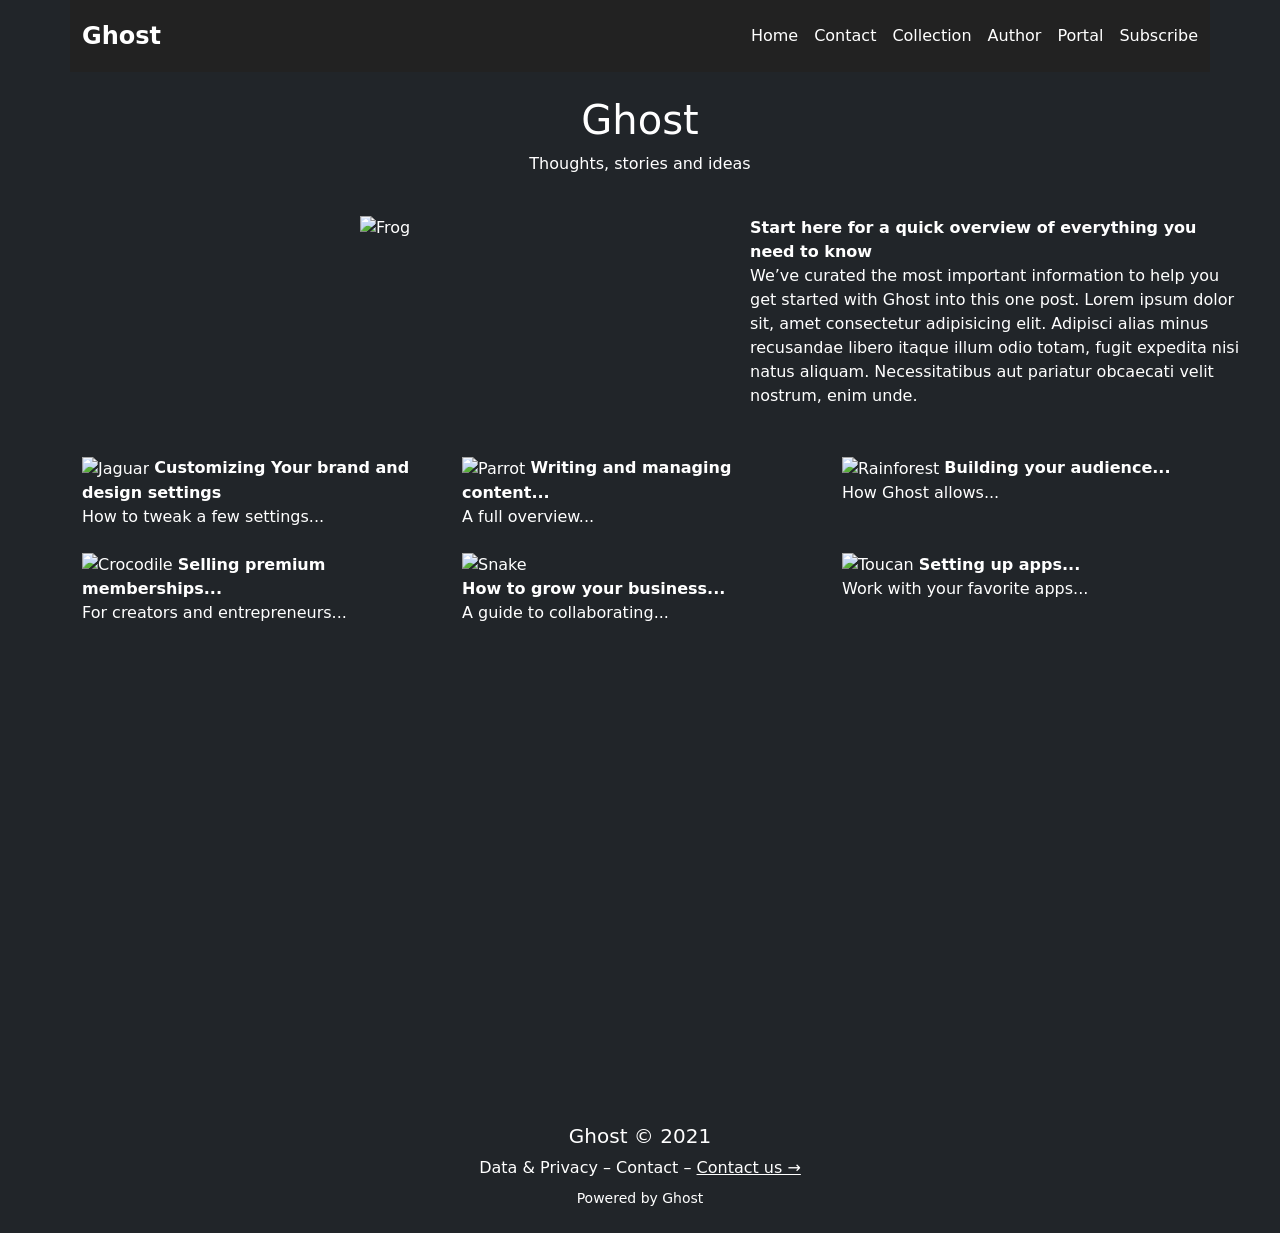
==== html/index.html @ 9772863a "InitialC" ====
<!DOCTYPE html>
<html lang="fr" class="h-100">

<head>
    <meta charset="UTF-8" />
    <meta name="viewport" content="width=device-width, initial-scale=1" />
    <title>Ghost - Thoughts, stories and ideas</title>

    <link href="https://cdn.jsdelivr.net/npm/bootstrap@5.3.7/dist/css/bootstrap.min.css" rel="stylesheet"
        integrity="sha384-LN+7fdVzj6u52u30Kp6M/trliBMCMKTyK833zpbD+pXdCLuTusPj697FH4R/5mcr" crossorigin="anonymous">

    <link rel="stylesheet" href="style.css" />

    <style>
        
        /* Masquer la checkbox */
        #menu-toggle {
            display: none;
        }

        /* Style du burger */
        .burger {
            display: none;
            font-size: 1.8rem;
            cursor: pointer;
            color: white;
            background: none;
            border: none;
        }

        /* Style du menu (mobile) */
        @media (max-width: 575.98px) {
            .navbar-nav {
                display: none;
                flex-direction: column;
                background-color: #333;
                padding: 1rem;
                border-radius: 0.5rem;
                gap: 0.5rem;
            }

            /* Affiche le menu si checkbox cochée */
            #menu-toggle:checked+.burger+.navbar-nav {
                display: flex;
            }

            .burger {
                display: block;
            }
        }

        .nav-link {
            color: white !important;
        }

        nav {
            background-color: #222;
            padding: 1rem;
        }
    </style>
</head>

<body class="container-fluid h-100 bg-dark text-white">

    <header class="header-banner container-fluid">
        <div class="overlay">
            <nav class="container d-flex align-items-center justify-content-between" aria-label="Main navigation">
                <span class="navbar-brand text-white fs-4 fw-bold">Ghost</span>

                <!-- Menu toggle -->
                <input type="checkbox" id="menu-toggle" aria-label="Toggle navigation menu" />

                <!-- Burger icon -->
                <label for="menu-toggle" class="burger" aria-hidden="true">&#9776;</label>

                <!-- Menu navigation -->
                <ul class="navbar-nav flex-row gap-3 m-0 p-0 list-unstyled">
                    <li class="nav-item"><a class="nav-link" href="#">Home</a></li>
                    <li class="nav-item"><a class="nav-link" href="#">Contact</a></li>
                    <li class="nav-item"><a class="nav-link" href="#">Collection</a></li>
                    <li class="nav-item"><a class="nav-link" href="#">Author</a></li>
                    <li class="nav-item"><a class="nav-link" href="#">Portal</a></li>
                    <li class="nav-item"><a class="nav-link" href="#">Subscribe</a></li>
                </ul>
            </nav>

            <div class="row mt-4">
                <div class="col text-center">
                    <h1>Ghost</h1>
                    <p>Thoughts, stories and ideas</p>
                </div>
            </div>
        </div>
    </header>

    <main class="container-fluid h-100 g-5">
        <div class="row g-3 mt-2">
            <div class="col-12 col-md-7 d-flex justify-content-center">
                <img src="frog-9335937_640.jpg" class="img-fluid frog" alt="Frog" />
            </div>
            <div class="col-12 col-md-5">
                <strong>Start here for a quick overview of everything you need to know</strong><br />
                We’ve curated the most important information to help you get started with Ghost into this one post.
                Lorem ipsum dolor sit, amet consectetur adipisicing elit. Adipisci alias minus recusandae libero itaque
                illum odio totam, fugit expedita nisi natus aliquam. Necessitatibus aut pariatur obcaecati velit
                nostrum,
                enim unde.
            </div>
        </div>
<!-- section 1 avec image Jaguar -->
        <div class="container mt-5">
            <div class="row g-4">

                <div class="col-12 col-md-4">
                    <img src="jaguar-3370498_640.jpg" class="img-fluid jaguar" alt="Jaguar"/>
                    <strong>Customizing Your brand and design settings</strong><br/>
                    How to tweak a few settings...
                </div>

<!-- section 2 avec 3 image -->
                <div class="col-12 col-md-4">
                    <img src="parrot-4132823_640.jpg" class="img-fluid parrot" alt="Parrot" />
                    <strong>Writing and managing content...</strong><br />
                    A full overview...
                </div>

                <div class="col-12 col-md-4">
                    <img src="rainforest-3119822_640 (1).jpg" class="img-fluid rainforest" alt="Rainforest" />
                    <strong>Building your audience...</strong><br />
                    How Ghost allows...
                </div>

                <div class="col-12 col-md-4">
                    <img src="siamese-crocodile-8509003_640.jpg" class="img-fluid crocodile" alt="Crocodile" />
                    <strong>Selling premium memberships...</strong><br />
                    For creators and entrepreneurs...
                </div>

                <div class="col-12 col-md-4">
                    <img src="snake-7386684_640.jpg" class="img-fluid snake" alt="Snake"/>
                    <strong><br>How to grow your business...</strong><br/>
                    A guide to collaborating...
                </div>

                <div class="col-12 col-md-4">
                    <img src="toucan-9504656_640.webp" class="img-fluid toucan" alt="Toucan" />
                    <strong>Setting up apps...</strong><br />
                    Work with your favorite apps...
                </div>

            </div>
        </div>
    </main>

    <footer class="footer-banner text-white py-4 bg-dark">
        <div class="overlay container d-flex flex-column justify-content-center align-items-center text-center">
            <h5 class="mb-2">Ghost © 2021</h5>
            <p class="mb-2">
                Data & Privacy – Contact –
                <a href="#" class="text-white text-decoration-underline">Contact us →</a>
            </p>
            <small>Powered by Ghost</small>
        </div>
    </footer>
</body>

</html>
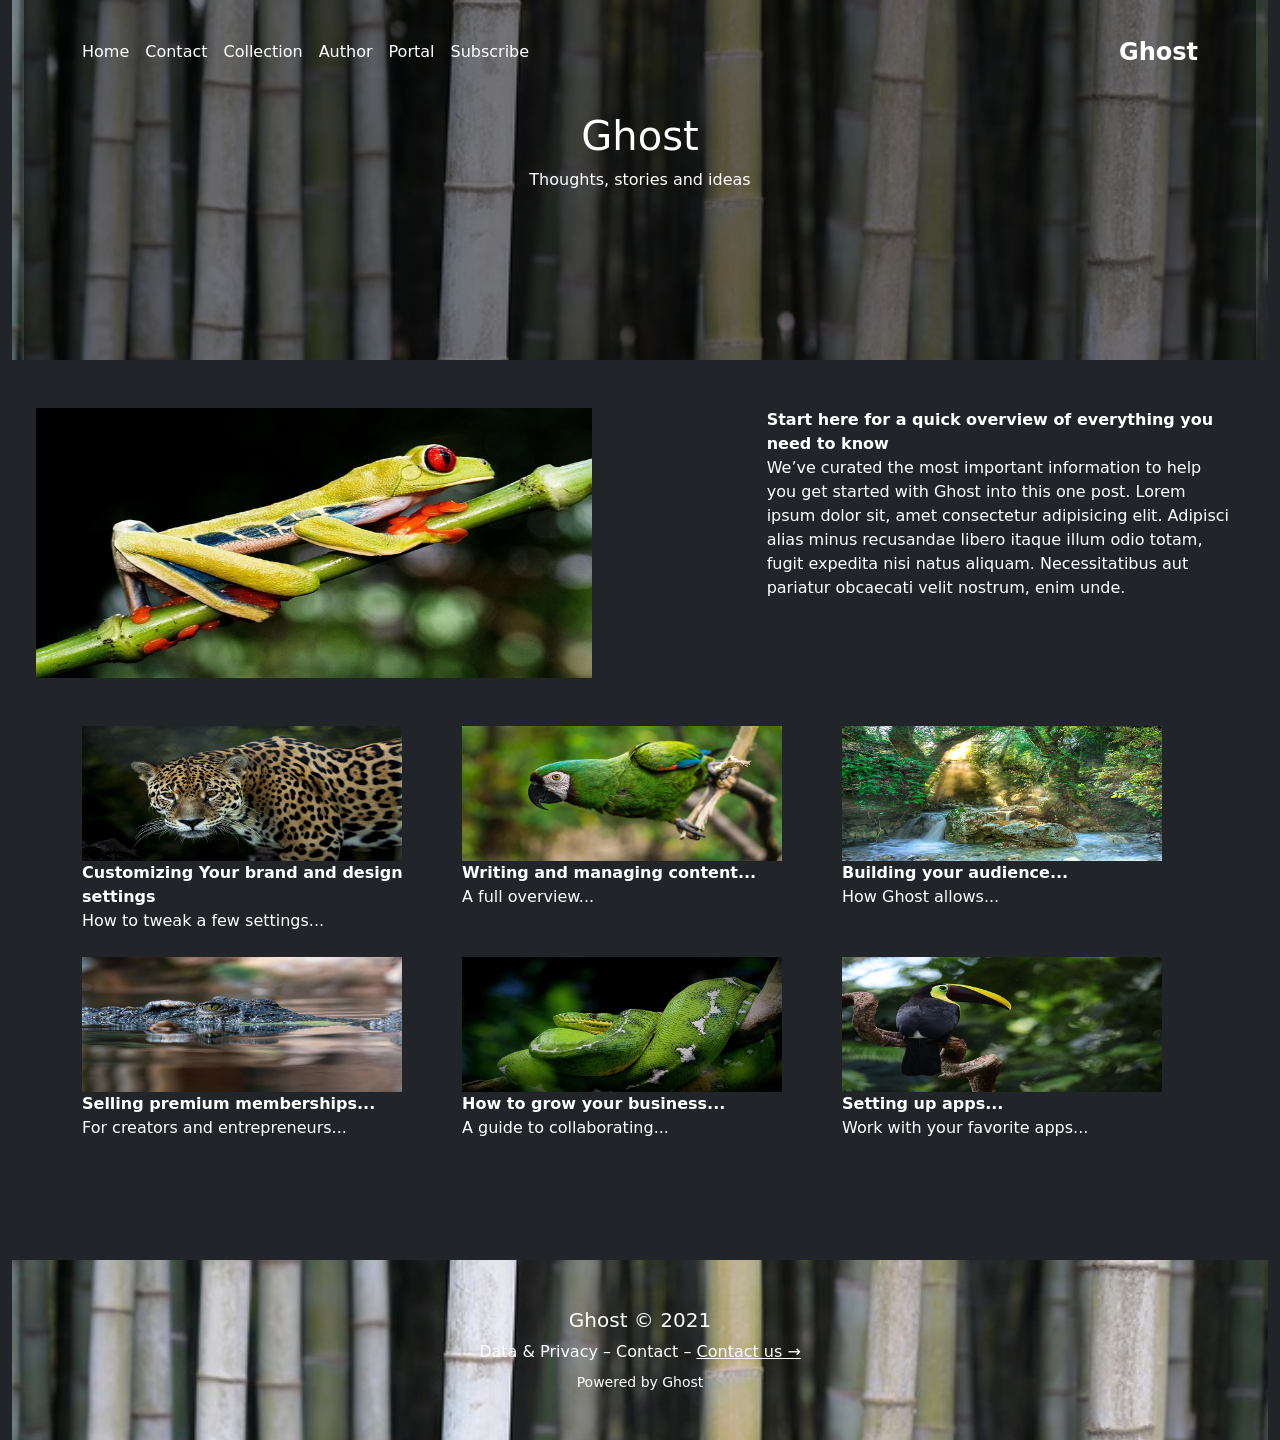
==== commit 05b2f2cd: "work on details" ====
--- a/html/index.html
+++ b/html/index.html
@@ -1,5 +1,5 @@
 <!DOCTYPE html>
-<html lang="fr" class="h-100">
+<html class="h-100">
 
 <head>
     <meta charset="UTF-8" />
@@ -9,55 +9,7 @@
     <link href="https://cdn.jsdelivr.net/npm/bootstrap@5.3.7/dist/css/bootstrap.min.css" rel="stylesheet"
         integrity="sha384-LN+7fdVzj6u52u30Kp6M/trliBMCMKTyK833zpbD+pXdCLuTusPj697FH4R/5mcr" crossorigin="anonymous">
 
-    <link rel="stylesheet" href="style.css" />
-
-    <style>
-        
-        /* Masquer la checkbox */
-        #menu-toggle {
-            display: none;
-        }
-
-        /* Style du burger */
-        .burger {
-            display: none;
-            font-size: 1.8rem;
-            cursor: pointer;
-            color: white;
-            background: none;
-            border: none;
-        }
-
-        /* Style du menu (mobile) */
-        @media (max-width: 575.98px) {
-            .navbar-nav {
-                display: none;
-                flex-direction: column;
-                background-color: #333;
-                padding: 1rem;
-                border-radius: 0.5rem;
-                gap: 0.5rem;
-            }
-
-            /* Affiche le menu si checkbox cochée */
-            #menu-toggle:checked+.burger+.navbar-nav {
-                display: flex;
-            }
-
-            .burger {
-                display: block;
-            }
-        }
-
-        .nav-link {
-            color: white !important;
-        }
-
-        nav {
-            background-color: #222;
-            padding: 1rem;
-        }
-    </style>
+    <link rel="stylesheet" href="../css/style.css" />
 </head>
 
 <body class="container-fluid h-100 bg-dark text-white">
@@ -65,8 +17,6 @@
     <header class="header-banner container-fluid">
         <div class="overlay">
             <nav class="container d-flex align-items-center justify-content-between" aria-label="Main navigation">
-                <span class="navbar-brand text-white fs-4 fw-bold">Ghost</span>
-
                 <!-- Menu toggle -->
                 <input type="checkbox" id="menu-toggle" aria-label="Toggle navigation menu" />
 
@@ -76,12 +26,13 @@
                 <!-- Menu navigation -->
                 <ul class="navbar-nav flex-row gap-3 m-0 p-0 list-unstyled">
                     <li class="nav-item"><a class="nav-link" href="#">Home</a></li>
-                    <li class="nav-item"><a class="nav-link" href="#">Contact</a></li>
+                    <li class="nav-item"><a class="nav-link" href="index2.html">Contact</a></li>
                     <li class="nav-item"><a class="nav-link" href="#">Collection</a></li>
                     <li class="nav-item"><a class="nav-link" href="#">Author</a></li>
                     <li class="nav-item"><a class="nav-link" href="#">Portal</a></li>
                     <li class="nav-item"><a class="nav-link" href="#">Subscribe</a></li>
                 </ul>
+                <span class="navbar-brand text-white fs-4 fw-bold">Ghost</span>
             </nav>
 
             <div class="row mt-4">
@@ -93,13 +44,14 @@
         </div>
     </header>
 
+    <!-- section frog -->
     <main class="container-fluid h-100 g-5">
-        <div class="row g-3 mt-2">
-            <div class="col-12 col-md-7 d-flex justify-content-center">
-                <img src="frog-9335937_640.jpg" class="img-fluid frog" alt="Frog" />
+        <div class="row">
+            <div class="col-12 col-md-7 mt-5 justify-content-center">
+                <img src="../Image/frog-9335937_640.jpg" class="img-fluid frog" alt="Frog" />
             </div>
-            <div class="col-12 col-md-5">
-                <strong>Start here for a quick overview of everything you need to know</strong><br />
+            <div class="col-12 col-md-5 g-5">
+                <strong>Start here for a quick overview of everything you need to know</strong><br/>
                 We’ve curated the most important information to help you get started with Ghost into this one post.
                 Lorem ipsum dolor sit, amet consectetur adipisicing elit. Adipisci alias minus recusandae libero itaque
                 illum odio totam, fugit expedita nisi natus aliquam. Necessitatibus aut pariatur obcaecati velit
@@ -107,43 +59,44 @@
                 enim unde.
             </div>
         </div>
-<!-- section 1 avec image Jaguar -->
+
+        <!-- section 1 avec image Jaguar -->
         <div class="container mt-5">
             <div class="row g-4">
 
                 <div class="col-12 col-md-4">
-                    <img src="jaguar-3370498_640.jpg" class="img-fluid jaguar" alt="Jaguar"/>
-                    <strong>Customizing Your brand and design settings</strong><br/>
+                    <img src="../Image/jaguar-3370498_640.jpg" class="img-fluid jaguar" alt="Jaguar" />
+                    <strong>Customizing Your brand and design settings</strong><br />
                     How to tweak a few settings...
                 </div>
 
-<!-- section 2 avec 3 image -->
+                <!-- section 2 avec 3 image -->
                 <div class="col-12 col-md-4">
-                    <img src="parrot-4132823_640.jpg" class="img-fluid parrot" alt="Parrot" />
+                    <img src="../Image/parrot-4132823_640.jpg" class="img-fluid parrot" alt="Parrot" />
                     <strong>Writing and managing content...</strong><br />
                     A full overview...
                 </div>
 
                 <div class="col-12 col-md-4">
-                    <img src="rainforest-3119822_640 (1).jpg" class="img-fluid rainforest" alt="Rainforest" />
+                    <img src="../Image/rainforest-3119822_640 (1).jpg" class="img-fluid rainforest" alt="Rainforest" />
                     <strong>Building your audience...</strong><br />
                     How Ghost allows...
                 </div>
 
                 <div class="col-12 col-md-4">
-                    <img src="siamese-crocodile-8509003_640.jpg" class="img-fluid crocodile" alt="Crocodile" />
+                    <img src="../Image/siamese-crocodile-8509003_640.jpg" class="img-fluid crocodile" alt="Crocodile" />
                     <strong>Selling premium memberships...</strong><br />
                     For creators and entrepreneurs...
                 </div>
 
                 <div class="col-12 col-md-4">
-                    <img src="snake-7386684_640.jpg" class="img-fluid snake" alt="Snake"/>
-                    <strong><br>How to grow your business...</strong><br/>
+                    <img src="../Image/snake-7386684_640.jpg" class="img-fluid snake" alt="Snake" />
+                    <strong><br>How to grow your business...</strong><br />
                     A guide to collaborating...
                 </div>
 
                 <div class="col-12 col-md-4">
-                    <img src="toucan-9504656_640.webp" class="img-fluid toucan" alt="Toucan" />
+                    <img src="../Image/toucan-9504656_640.webp" class="img-fluid toucan" alt="Toucan" />
                     <strong>Setting up apps...</strong><br />
                     Work with your favorite apps...
                 </div>
@@ -152,7 +105,7 @@
         </div>
     </main>
 
-    <footer class="footer-banner text-white py-4 bg-dark">
+    <footer class=" container-fluid footer-banner text-white py-4 bg-dark">
         <div class="overlay container d-flex flex-column justify-content-center align-items-center text-center">
             <h5 class="mb-2">Ghost © 2021</h5>
             <p class="mb-2">
--- a/css/style.css
+++ b/css/style.css
@@ -0,0 +1,131 @@
+/* Image de fond du header */
+.header-banner {
+    background-image: url("../Image/bamboo-7866718_640.jpg");
+    background-size: cover;
+    background-position: center;
+    height: 40vh;
+    position: relative;
+    color: white;
+}
+
+/* Masquer la checkbox */
+#menu-toggle {
+    display: none;
+}
+
+/* Style du burger */
+.burger {
+    display: none;
+    font-size: 1.8rem;
+    cursor: pointer;
+    color: white;
+    background: none;
+    border: none;
+}
+
+.header-banner .overlay {
+    background-color: rgba(0, 0, 0, 0.5);
+    height: 100%;
+    width: 100%;
+    padding: 1rem;
+}
+
+nav {
+    color: aliceblue;
+}
+
+
+/* section 1 avec une image */
+.frog {
+    overflow: hidden;
+    width: 80%;
+    height: 30vh;
+}
+
+/* section 2 avec 3 images */
+.jaguar {
+    overflow: hidden;
+    width: 90%;
+    height: 15vh;
+}
+
+.parrot {
+    overflow: hidden;
+    width: 90%;
+    height: 15vh;
+}
+
+.rainforest {
+    overflow: hidden;
+    width: 90%;
+    height: 15vh;
+}
+
+.crocodile {
+    overflow: hidden;
+    width: 90%;
+    height: 15vh;
+}
+
+.snake {
+    overflow: hidden;
+    width: 90%;
+    height: 15vh;
+}
+
+.toucan {
+    overflow: hidden;
+    width: 90%;
+    height: 15vh;
+}
+
+/* footer  */
+.footer-banner {
+    background-image: url("../Image/bamboo-7866718_640.jpg");
+    background-size: cover;
+    background-position: center;
+    height: 20vh;
+    position: relative;
+}
+
+.footer-banner .overlay {
+    width: 100%;
+    height: 100%;
+}
+
+form {
+    padding: 14px;
+    border: solid 15px rgb(82, 99, 82);
+}
+
+.cellule {
+    height: 15vh;
+}
+
+@media (max-width: 575.98px) {
+    .navbar-nav {
+        display: none;
+        flex-direction: column;
+        background-color: #333;
+        padding: 1rem;
+        border-radius: 0.5rem;
+        gap: 0.5rem;
+    }
+
+    /* Affiche le menu si checkbox cochée */
+    #menu-toggle:checked+.burger+.navbar-nav {
+        display: flex;
+    }
+
+    .burger {
+        display: block;
+    }
+}
+
+.nav-link {
+    color: white !important;
+}
+
+nav {
+    padding: 1rem;
+}
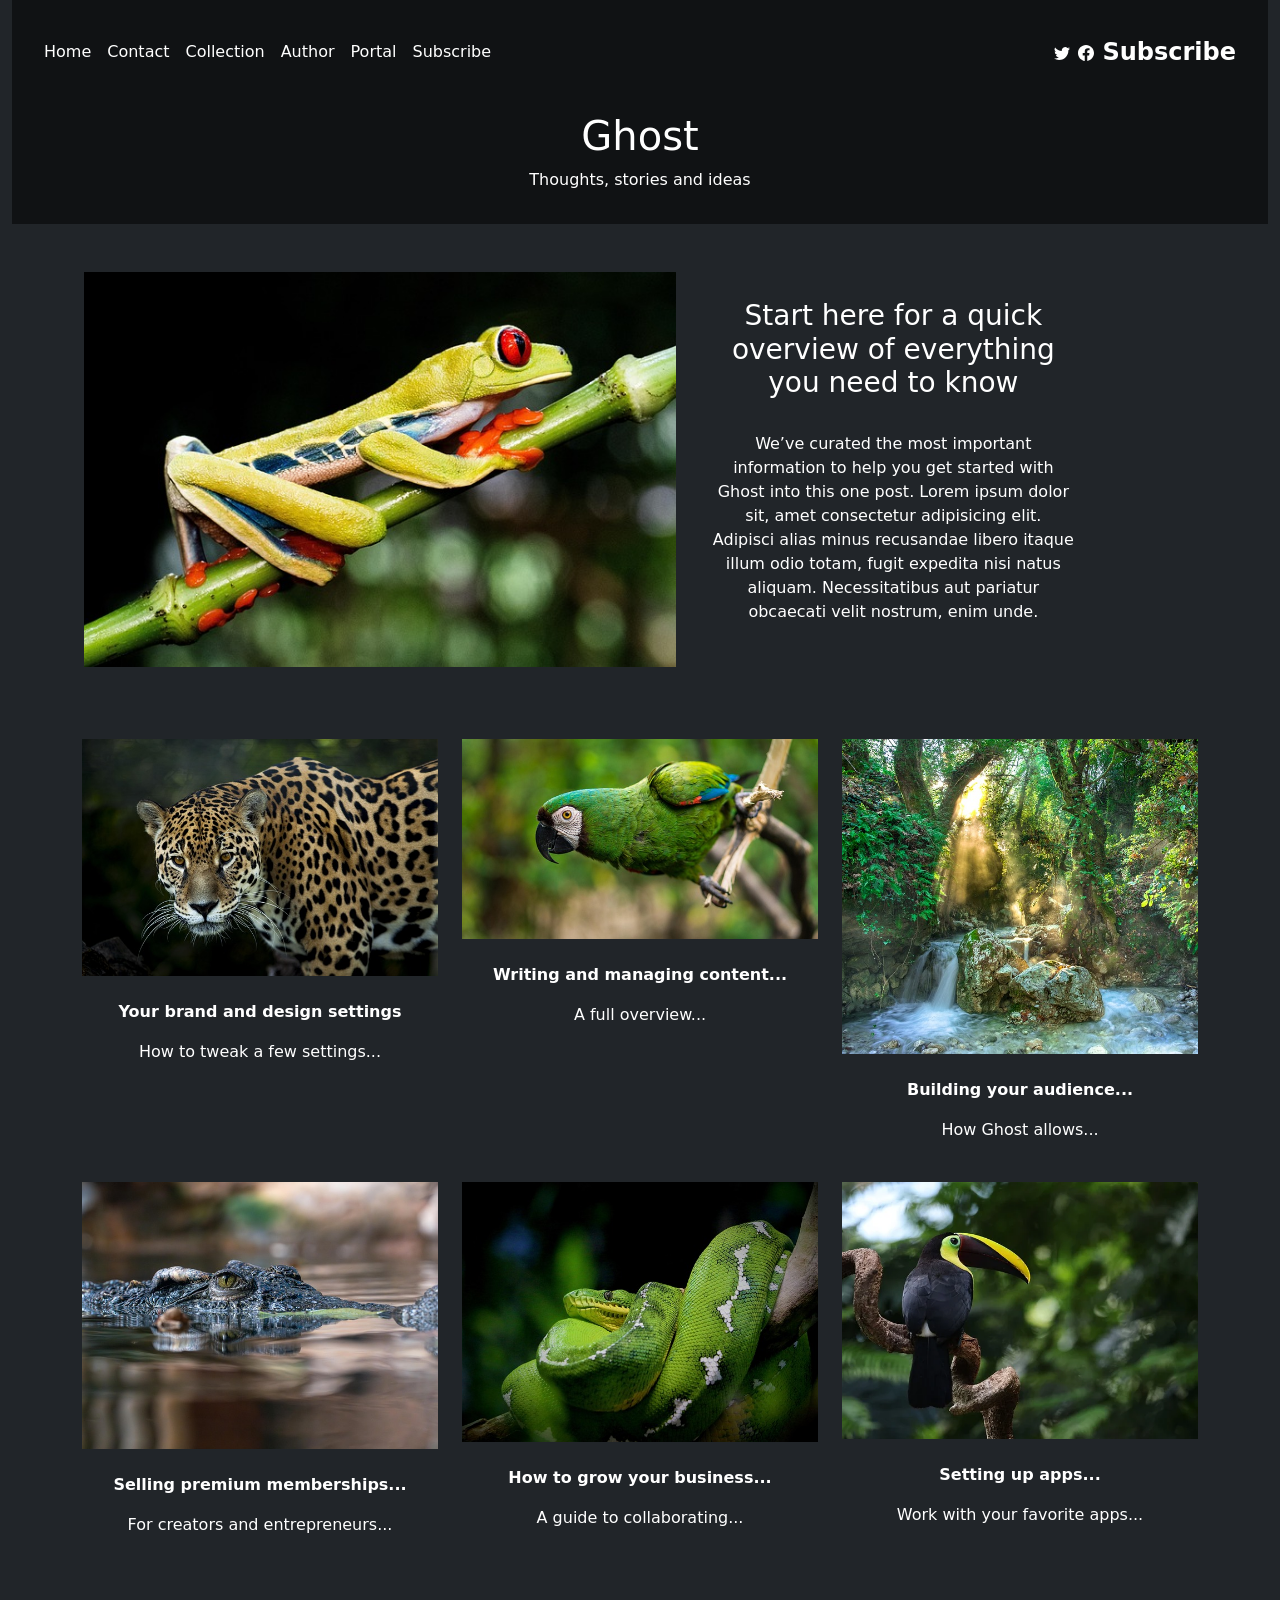
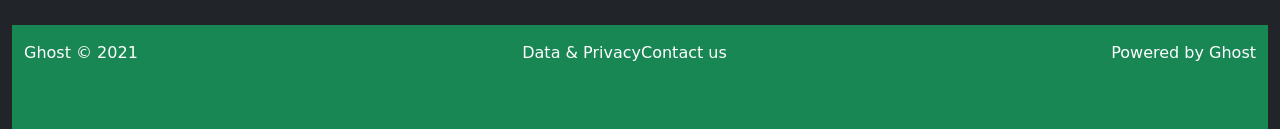
==== commit d5b27874: "responsive" ====
--- a/html/index.html
+++ b/html/index.html
@@ -1,5 +1,5 @@
 <!DOCTYPE html>
-<html class="h-100">
+<html>
 
 <head>
     <meta charset="UTF-8" />
@@ -7,16 +7,15 @@
     <title>Ghost - Thoughts, stories and ideas</title>
 
     <link href="https://cdn.jsdelivr.net/npm/bootstrap@5.3.7/dist/css/bootstrap.min.css" rel="stylesheet"
-        integrity="sha384-LN+7fdVzj6u52u30Kp6M/trliBMCMKTyK833zpbD+pXdCLuTusPj697FH4R/5mcr" crossorigin="anonymous">
+        integrity="sha384-LN+7fdVzj6u52u30Kp6M/trliBMCMKTyK833zpbD+pXdCLuTusPj697FH4R/5mcr" crossorigin="anonymous" />
 
     <link rel="stylesheet" href="../css/style.css" />
 </head>
 
-<body class="container-fluid h-100 bg-dark text-white">
-
-    <header class="header-banner container-fluid">
+<body class="container-fluid bg-dark text-white">
+    <header class="header-banner">
         <div class="overlay">
-            <nav class="container d-flex align-items-center justify-content-between" aria-label="Main navigation">
+            <nav class="col-12 d-flex align-items-center justify-content-between" aria-label="Main navigation">
                 <!-- Menu toggle -->
                 <input type="checkbox" id="menu-toggle" aria-label="Toggle navigation menu" />
 
@@ -25,14 +24,30 @@
 
                 <!-- Menu navigation -->
                 <ul class="navbar-nav flex-row gap-3 m-0 p-0 list-unstyled">
-                    <li class="nav-item"><a class="nav-link" href="#">Home</a></li>
-                    <li class="nav-item"><a class="nav-link" href="index2.html">Contact</a></li>
-                    <li class="nav-item"><a class="nav-link" href="#">Collection</a></li>
-                    <li class="nav-item"><a class="nav-link" href="#">Author</a></li>
-                    <li class="nav-item"><a class="nav-link" href="#">Portal</a></li>
-                    <li class="nav-item"><a class="nav-link" href="#">Subscribe</a></li>
+                    <li><a class="nav-link" href="#">Home</a></li>
+                    <li><a class="nav-link" href="index2.html">Contact</a></li>
+                    <li><a class="nav-link" href="#">Collection</a></li>
+                    <li><a class="nav-link" href="#">Author</a></li>
+                    <li><a class="nav-link" href="#">Portal</a></li>
+                    <li><a class="nav-link" href="#">Subscribe</a></li>
                 </ul>
-                <span class="navbar-brand text-white fs-4 fw-bold">Ghost</span>
+                <span class="navbar-brand text-white fs-4 fw-bold">
+                    <!-- Ícono de Twitter -->
+                    <svg xmlns="http://www.w3.org/2000/svg" width="16" height="16" fill="currentColor"
+                        class="bi bi-twitter" viewBox="0 0 16 16">
+                        <path
+                            d="M5.026 15c6.038 0 9.341-5.003 9.341-9.334q.002-.211-.006-.422A6.7 6.7 0 0 0 16 3.542a6.7 6.7 0 0 1-1.889.518 3.3 3.3 0 0 0 1.447-1.817 6.5 6.5 0 0 1-2.087.793A3.286 3.286 0 0 0 7.875 6.03a9.32 9.32 0 0 1-6.767-3.429 3.29 3.29 0 0 0 1.018 4.382A3.3 3.3 0 0 1 .64 6.575v.045a3.29 3.29 0 0 0 2.632 3.218 3.2 3.2 0 0 1-.865.115 3 3 0 0 1-.614-.057 3.28 3.28 0 0 0 3.067 2.277A6.6 6.6 0 0 1 .78 13.58a6 6 0 0 1-.78-.045A9.34 9.34 0 0 0 5.026 15" />
+                    </svg>
+
+                    <!-- Ícono de Facebook -->
+                    <svg xmlns="http://www.w3.org/2000/svg" width="16" height="16" fill="currentColor"
+                        class="bi bi-facebook" viewBox="0 0 16 16">
+                        <path
+                            d="M16 8.049c0-4.446-3.582-8.05-8-8.05C3.58 0-.002 3.603-.002 8.05c0 4.017 2.926 7.347 6.75 7.951v-5.625h-2.03V8.05H6.75V6.275c0-2.017 1.195-3.131 3.022-3.131.876 0 1.791.157 1.791.157v1.98h-1.009c-.993 0-1.303.621-1.303 1.258v1.51h2.218l-.354 2.326H9.25V16c3.824-.604 6.75-3.934 6.75-7.951" />
+                    </svg>
+
+                    Subscribe
+                </span>
             </nav>
 
             <div class="row mt-4">
@@ -45,74 +60,88 @@
     </header>
 
     <!-- section frog -->
-    <main class="container-fluid h-100 g-5">
+    <main class="container-fluid g-5">
         <div class="row">
-            <div class="col-12 col-md-7 mt-5 justify-content-center">
+            <div class="col-8 col-sm-12 col-md-12 col-lg-6  mt-5 ms-5 justify-content-center">
                 <img src="../Image/frog-9335937_640.jpg" class="img-fluid frog" alt="Frog" />
             </div>
-            <div class="col-12 col-md-5 g-5">
-                <strong>Start here for a quick overview of everything you need to know</strong><br/>
-                We’ve curated the most important information to help you get started with Ghost into this one post.
-                Lorem ipsum dolor sit, amet consectetur adipisicing elit. Adipisci alias minus recusandae libero itaque
-                illum odio totam, fugit expedita nisi natus aliquam. Necessitatibus aut pariatur obcaecati velit
-                nostrum,
-                enim unde.
+            <div class="col-12 col-md-12 col-sm-12 col-lg-4 g-5 text-center d-flex flex-column align-items-center justify-content-center">
+                <h3 class="col-12 col-sm-12">Start here for a quick overview of everything you need to know</h3>
+                <br />
+                <p>We’ve curated the most important information to help you get started
+                with Ghost into this one post. Lorem ipsum dolor sit, amet consectetur
+                adipisicing elit. Adipisci alias minus recusandae libero itaque illum
+                odio totam, fugit expedita nisi natus aliquam. Necessitatibus aut
+                pariatur obcaecati velit nostrum, enim unde.</p>
             </div>
         </div>
 
         <!-- section 1 avec image Jaguar -->
-        <div class="container mt-5">
-            <div class="row g-4">
-
-                <div class="col-12 col-md-4">
+        <div class=" container d-flex flex-column align-items-center mt-5 mb-5">
+            <div class="row g-4 py-4 text-center">
+                <div class=" col-lg-4 col-md-6 col-sm-12">
                     <img src="../Image/jaguar-3370498_640.jpg" class="img-fluid jaguar" alt="Jaguar" />
-                    <strong>Customizing Your brand and design settings</strong><br />
-                    How to tweak a few settings...
+                    <p><strong><br />Your brand and design settings</strong></p>
+                    <p>How to tweak a few settings...</p>
                 </div>
 
                 <!-- section 2 avec 3 image -->
-                <div class="col-12 col-md-4">
+                <div class="col-lg-4 col-md-6 col-sm-12">
                     <img src="../Image/parrot-4132823_640.jpg" class="img-fluid parrot" alt="Parrot" />
-                    <strong>Writing and managing content...</strong><br />
-                    A full overview...
+                    <p>
+                        <strong><br />Writing and managing content...</strong><br />
+                    </p>
+                    <p>A full overview...</p>
                 </div>
 
-                <div class="col-12 col-md-4">
+                <div class="col-lg-4 col-md-6 col-sm-12">
                     <img src="../Image/rainforest-3119822_640 (1).jpg" class="img-fluid rainforest" alt="Rainforest" />
-                    <strong>Building your audience...</strong><br />
-                    How Ghost allows...
+                    <p>
+                        <strong><br />Building your audience...</strong><br />
+                    </p>
+                    <p>How Ghost allows...</p>
                 </div>
 
-                <div class="col-12 col-md-4">
+                <div class="col-lg-4 col-md-6 col-sm-12">
                     <img src="../Image/siamese-crocodile-8509003_640.jpg" class="img-fluid crocodile" alt="Crocodile" />
-                    <strong>Selling premium memberships...</strong><br />
-                    For creators and entrepreneurs...
+                    <p>
+                        <strong><br />Selling premium memberships...</strong><br />
+                    </p>
+                    <p>For creators and entrepreneurs...</p>
                 </div>
 
-                <div class="col-12 col-md-4">
+                <div class="col-lg-4 col-md-6 col-sm-12">
                     <img src="../Image/snake-7386684_640.jpg" class="img-fluid snake" alt="Snake" />
-                    <strong><br>How to grow your business...</strong><br />
-                    A guide to collaborating...
+                    <p>
+                        <strong><br />How to grow your business...</strong><br />
+                    </p>
+                    <p>A guide to collaborating...</p>
                 </div>
 
-                <div class="col-12 col-md-4">
+                <div class="col-lg-4 col col-md-6 ">
                     <img src="../Image/toucan-9504656_640.webp" class="img-fluid toucan" alt="Toucan" />
-                    <strong>Setting up apps...</strong><br />
-                    Work with your favorite apps...
+                    <p>
+                        <strong><br />Setting up apps...</strong><br />
+                    </p>
+                    <p>Work with your favorite apps...</p>
                 </div>
-
             </div>
         </div>
     </main>
 
-    <footer class=" container-fluid footer-banner text-white py-4 bg-dark">
-        <div class="overlay container d-flex flex-column justify-content-center align-items-center text-center">
-            <h5 class="mb-2">Ghost © 2021</h5>
-            <p class="mb-2">
-                Data & Privacy – Contact –
-                <a href="#" class="text-white text-decoration-underline">Contact us →</a>
-            </p>
-            <small>Powered by Ghost</small>
+    <footer>
+        <div class="container-fluid bg-success text-white d-flex justify-content-between pb-5 pt-3">
+            <ul class="list-unstyled">
+                <!-- retire les puces -->
+                <li>Ghost © 2021</li>
+            </ul>
+            <ul class="list-unstyled d-flex">
+                <li>Data & Privacy</li>
+                <li>Contact us</li>
+            </ul>
+            <ul class="list-unstyled d-flex">
+                <li>Powered by Ghost</li>
+            </ul>
         </div>
     </footer>
 </body>
--- a/css/style.css
+++ b/css/style.css
@@ -1,9 +1,7 @@
 /* Image de fond du header */
 .header-banner {
-    background-image: url("../Image/bamboo-7866718_640.jpg");
     background-size: cover;
     background-position: center;
-    height: 40vh;
     position: relative;
     color: white;
 }
@@ -19,17 +17,15 @@
     font-size: 1.8rem;
     cursor: pointer;
     color: white;
-    background: none;
     border: none;
 }
 
 .header-banner .overlay {
     background-color: rgba(0, 0, 0, 0.5);
-    height: 100%;
-    width: 100%;
     padding: 1rem;
 }
 
+/* mettre sur bootstrap  */
 nav {
     color: aliceblue;
 }
@@ -38,60 +34,44 @@
 /* section 1 avec une image */
 .frog {
     overflow: hidden;
-    width: 80%;
-    height: 30vh;
+
 }
 
 /* section 2 avec 3 images */
 .jaguar {
     overflow: hidden;
-    width: 90%;
-    height: 15vh;
+
 }
 
 .parrot {
     overflow: hidden;
-    width: 90%;
-    height: 15vh;
+
 }
 
 .rainforest {
     overflow: hidden;
-    width: 90%;
-    height: 15vh;
 }
 
 .crocodile {
     overflow: hidden;
-    width: 90%;
-    height: 15vh;
 }
 
 .snake {
     overflow: hidden;
-    width: 90%;
-    height: 15vh;
 }
 
 .toucan {
     overflow: hidden;
-    width: 90%;
-    height: 15vh;
 }
 
 /* footer  */
 .footer-banner {
-    background-image: url("../Image/bamboo-7866718_640.jpg");
+    background-image: url("../Image/bamboo-7866718_640.jpg"); /* mettre sur bootstrap  */
     background-size: cover;
     background-position: center;
-    height: 20vh;
     position: relative;
 }
 
-.footer-banner .overlay {
-    width: 100%;
-    height: 100%;
-}
 
 form {
     padding: 14px;
@@ -102,7 +82,7 @@
     height: 15vh;
 }
 
-@media (max-width: 575.98px) {
+@media (max-width: 576px) {
     .navbar-nav {
         display: none;
         flex-direction: column;
@@ -112,10 +92,10 @@
         gap: 0.5rem;
     }
 
-    /* Affiche le menu si checkbox cochée */
+    /* Affiche le menu si checkbox cochée
     #menu-toggle:checked+.burger+.navbar-nav {
         display: flex;
-    }
+    } */
 
     .burger {
         display: block;
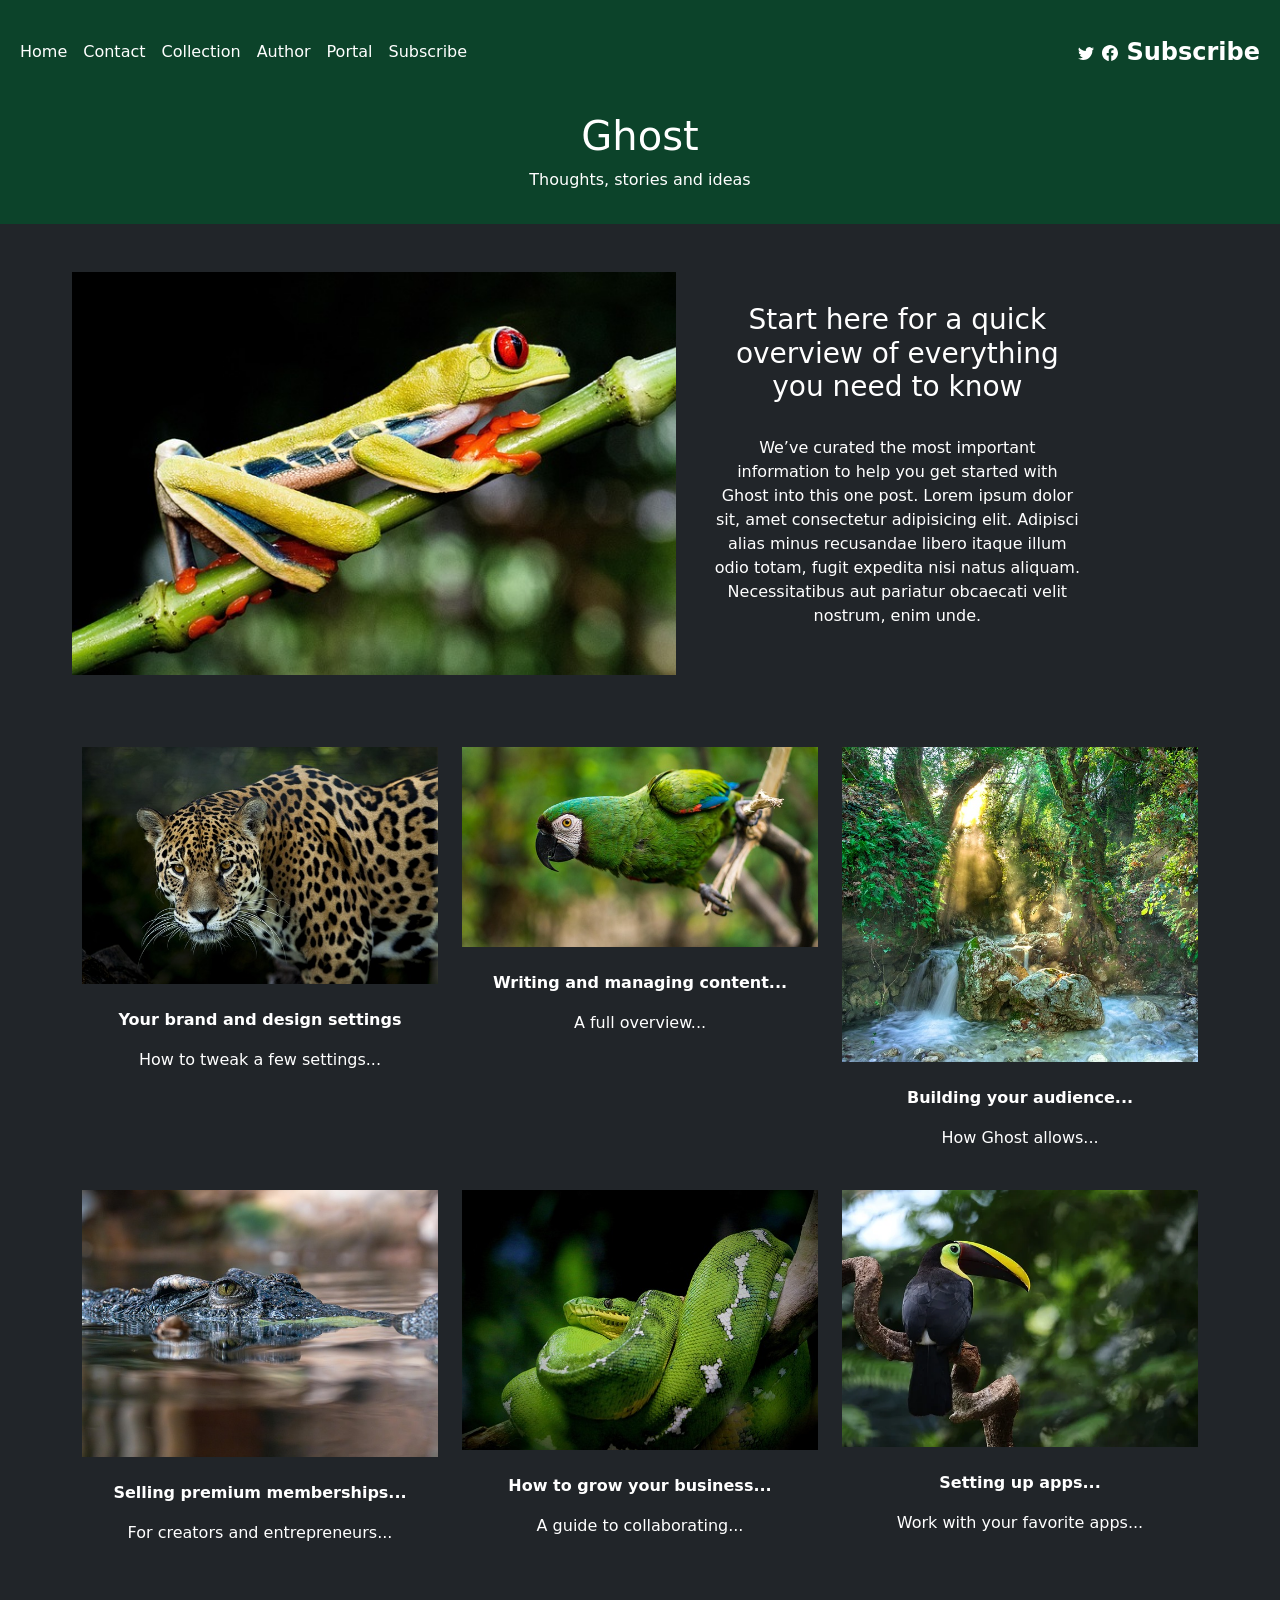
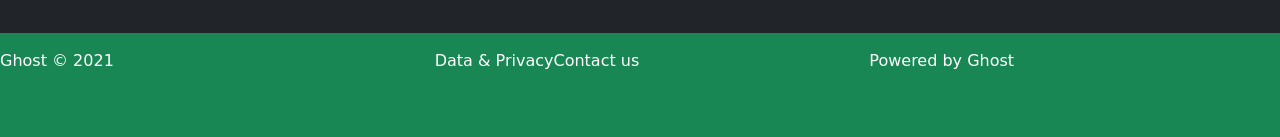
==== commit 59c53705: "largeurheaderfooter" ====
--- a/html/index.html
+++ b/html/index.html
@@ -12,8 +12,8 @@
     <link rel="stylesheet" href="../css/style.css" />
 </head>
 
-<body class="container-fluid bg-dark text-white">
-    <header class="header-banner">
+<body class="container-fluide bg-dark text-white">
+    <header class=" row header-banner bg-success">
         <div class="overlay">
             <nav class="col-12 d-flex align-items-center justify-content-between" aria-label="Main navigation">
                 <!-- Menu toggle -->
@@ -129,17 +129,17 @@
         </div>
     </main>
 
-    <footer>
-        <div class="container-fluid bg-success text-white d-flex justify-content-between pb-5 pt-3">
-            <ul class="list-unstyled">
+    <footer class="container-fluide">
+        <div class="row bg-success text-white d-flex justify-content-between pb-5 pt-3">
+            <ul class=" col list-unstyled">
                 <!-- retire les puces -->
                 <li>Ghost © 2021</li>
             </ul>
-            <ul class="list-unstyled d-flex">
+            <ul class="col list-unstyled d-flex">
                 <li>Data & Privacy</li>
                 <li>Contact us</li>
             </ul>
-            <ul class="list-unstyled d-flex">
+            <ul class="col list-unstyled d-flex">
                 <li>Powered by Ghost</li>
             </ul>
         </div>
